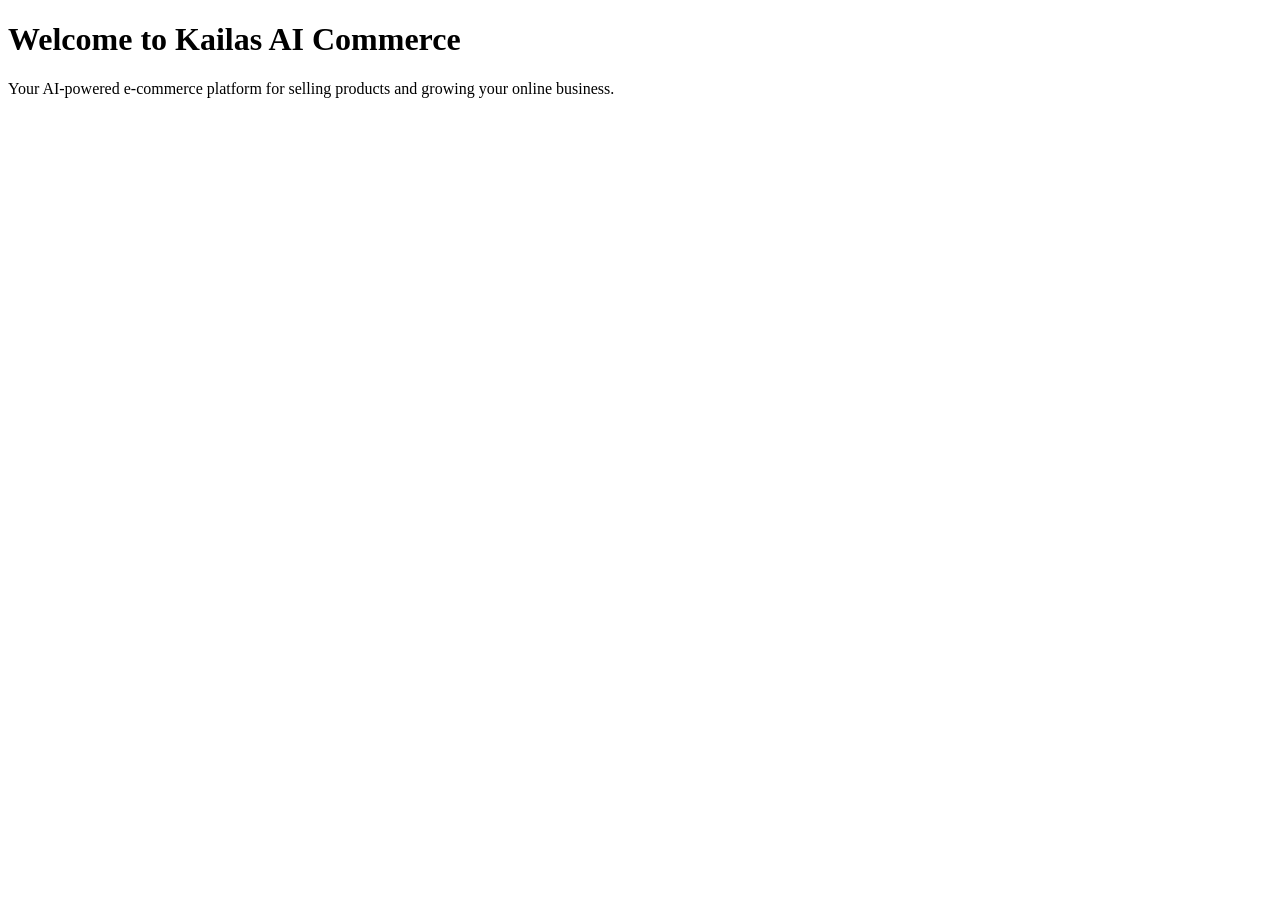
==== index.html @ d2631e17 "Add initial HTML structure for index page Kailas AI Commerce homepage" ====
<!DOCTYPE html>

<html lang="en">
<head>
    <meta charset="UTF-8">
    <meta name="viewport" content="width=device-width, initial-scale=1.0">
    <title>Kailas AI Commerce</title>
</head>
<body>
    <h1>Welcome to Kailas AI Commerce</h1>
    <p>Your AI-powered e-commerce platform for selling products and growing your online business.</p>
</body>
</html>
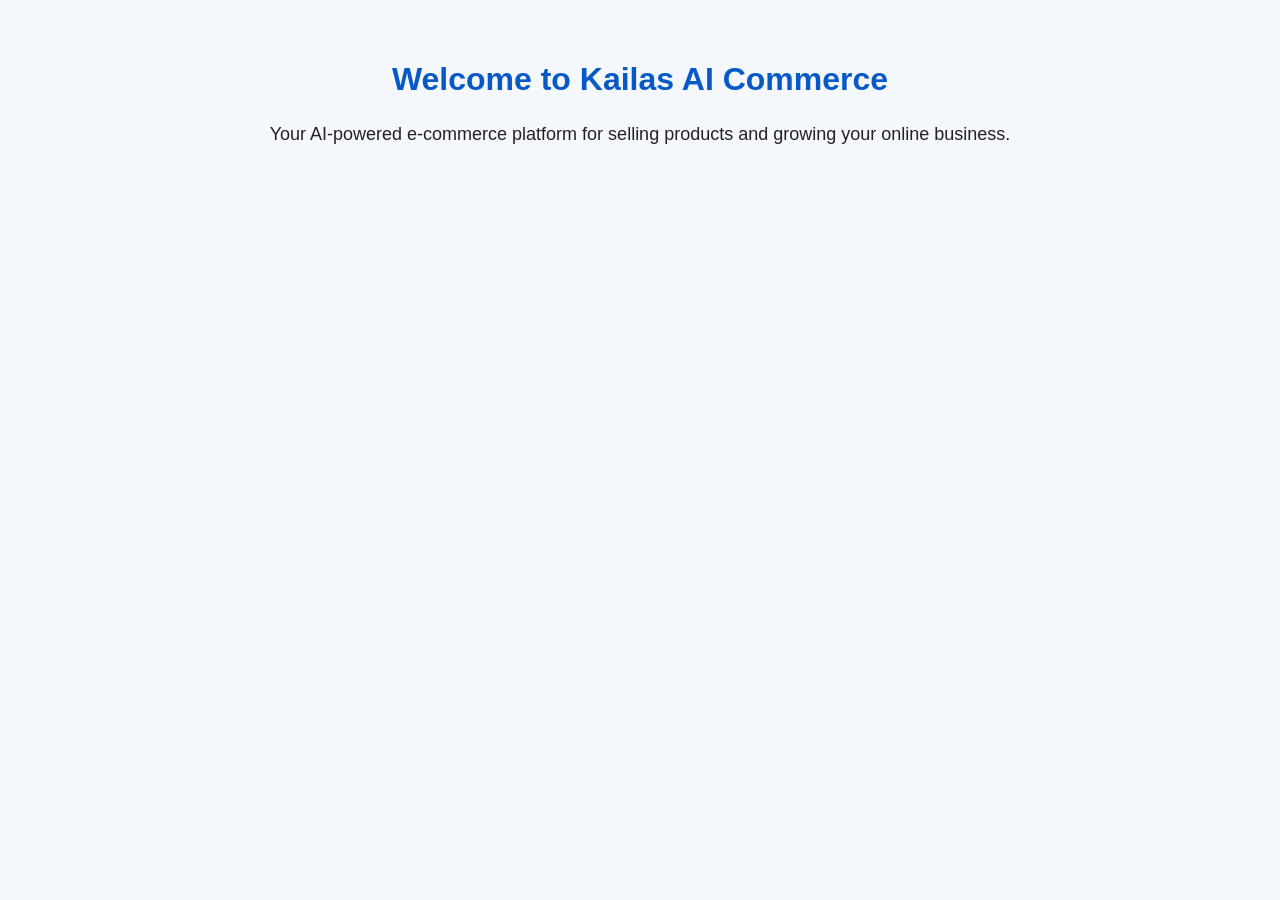
==== commit 1dd00821: "Add stylesheet link to index.html" ====
--- a/index.html
+++ b/index.html
@@ -8,6 +8,7 @@
 </head>
 <body>
     <h1>Welcome to Kailas AI Commerce</h1>
+    <link rel="stylesheet" href="style.css">
     <p>Your AI-powered e-commerce platform for selling products and growing your online business.</p>
 </body>
 </html>
--- a/style.css
+++ b/style.css
@@ -0,0 +1,19 @@
+
+body {
+    font-family: Arial, sans-serif;
+    background-color: #f4f7fb;
+    color: #222222;
+    margin: 0;
+    padding: 40px;
+}
+
+h1 {
+    color: #0759c7;
+    text-align: center;
+}
+
+p {
+    font-size: 18px;
+    line-height: 1.6;
+    text-align: center;
+}
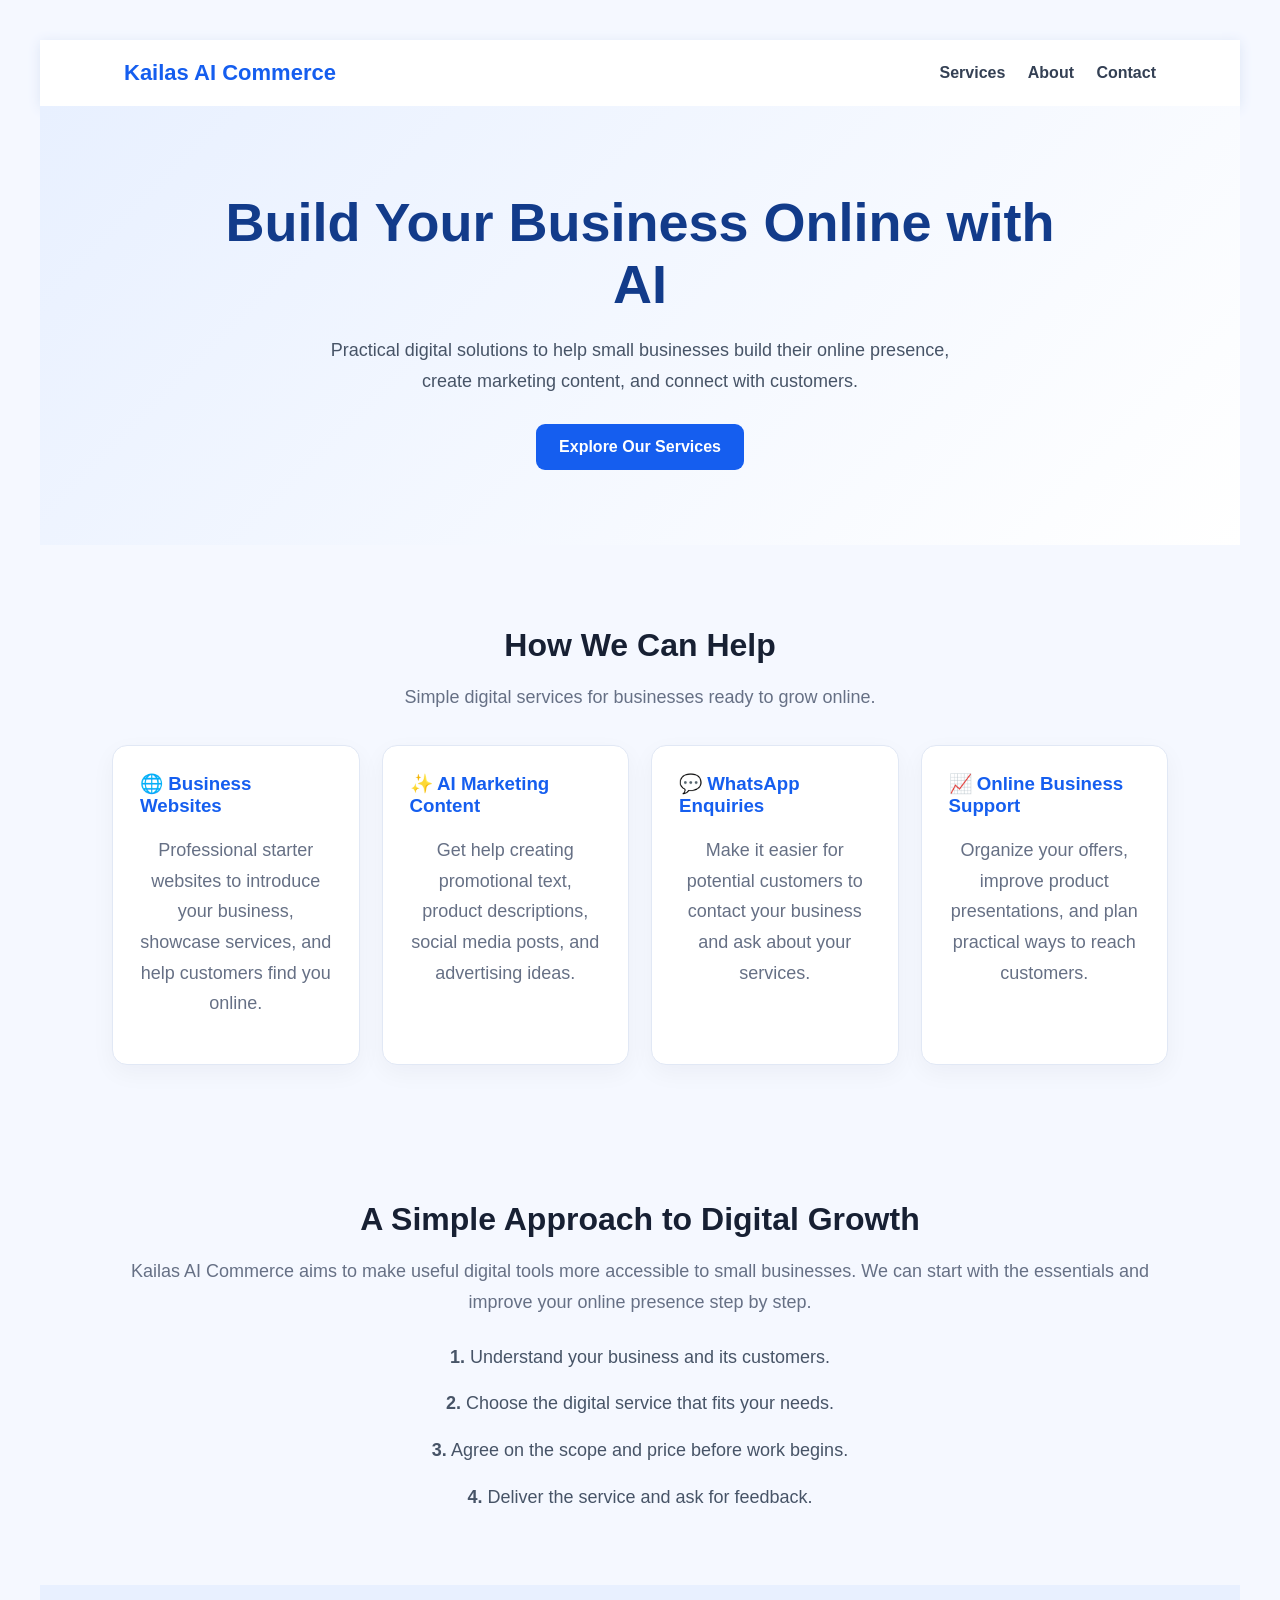
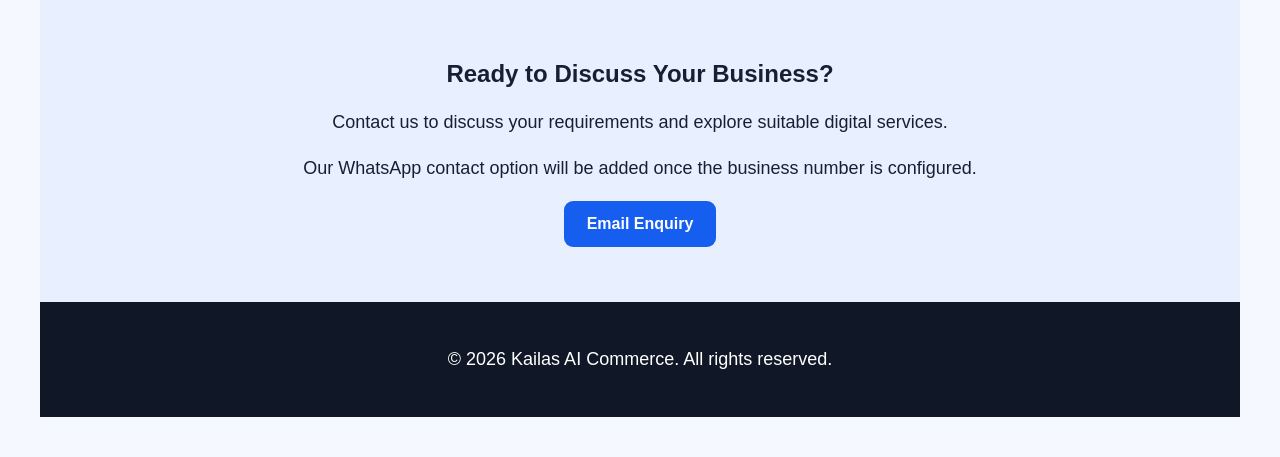
==== commit d96ad696: "Enhance index.html with styles and content Improve Kailas AI Commerce homepage" ====
--- a/index.html
+++ b/index.html
@@ -1,14 +1,95 @@
+
 <!DOCTYPE html>
-
 <html lang="en">
 <head>
-    <meta charset="UTF-8">
-    <meta name="viewport" content="width=device-width, initial-scale=1.0">
-    <title>Kailas AI Commerce</title>
+  <meta charset="UTF-8">
+  <meta name="viewport" content="width=device-width, initial-scale=1.0">
+  <title>Kailas AI Commerce | Grow Your Business</title>
+  <link rel="stylesheet" href="style.css">
+  <style>
+    * { box-sizing: border-box; }
+    body { margin: 0; font-family: Arial, sans-serif; color: #172033; background: #f5f8ff; }
+    header { background: white; padding: 20px 7%; display: flex; justify-content: space-between; align-items: center; flex-wrap: wrap; gap: 14px; box-shadow: 0 2px 12px #dce5f5; }
+    .brand { font-size: 22px; font-weight: bold; color: #155eef; }
+    nav a { margin-left: 18px; color: #344054; text-decoration: none; font-weight: bold; }
+    .hero { text-align: center; padding: 85px 20px 75px; background: linear-gradient(135deg, #e8f0ff, #ffffff); }
+    .hero h1 { max-width: 850px; margin: 0 auto 20px; font-size: clamp(34px, 5vw, 54px); line-height: 1.15; color: #123b8a; }
+    .hero p { max-width: 650px; margin: 0 auto 28px; font-size: 18px; line-height: 1.7; color: #475467; }
+    .button { display: inline-block; padding: 14px 23px; background: #155eef; color: white; border-radius: 9px; text-decoration: none; font-weight: bold; }
+    .section { max-width: 1100px; padding: 55px 22px; margin: auto; }
+    .section h2 { text-align: center; font-size: 32px; margin-bottom: 12px; }
+    .intro { text-align: center; color: #667085; line-height: 1.7; }
+    .cards { display: grid; grid-template-columns: repeat(auto-fit, minmax(220px, 1fr)); gap: 22px; margin-top: 32px; }
+    .card { background: white; padding: 27px; border-radius: 15px; border: 1px solid #e1e8f5; box-shadow: 0 8px 24px #1720330b; }
+    .card h3 { color: #155eef; margin-top: 0; }
+    .card p { color: #667085; line-height: 1.7; }
+    .steps { max-width: 750px; margin: 25px auto 0; line-height: 2; color: #475467; }
+    .contact { text-align: center; background: #e8f0ff; padding: 55px 20px; }
+    footer { padding: 25px; text-align: center; background: #101828; color: white; }
+    @media (max-width: 600px) { header { justify-content: center; } nav a { margin: 0 7px; font-size: 14px; } .hero { padding-top: 60px; } }
+  </style>
 </head>
 <body>
-    <h1>Welcome to Kailas AI Commerce</h1>
-    <link rel="stylesheet" href="style.css">
-    <p>Your AI-powered e-commerce platform for selling products and growing your online business.</p>
+  <header>
+    <div class="brand">Kailas AI Commerce</div>
+    <nav>
+      <a href="#services">Services</a>
+      <a href="#about">About</a>
+      <a href="#contact">Contact</a>
+    </nav>
+  </header>
+
+  <main>
+    <section class="hero">
+      <h1>Build Your Business Online with AI</h1>
+      <p>Practical digital solutions to help small businesses build their online presence, create marketing content, and connect with customers.</p>
+      <a class="button" href="#services">Explore Our Services</a>
+    </section>
+
+    <section class="section" id="services">
+      <h2>How We Can Help</h2>
+      <p class="intro">Simple digital services for businesses ready to grow online.</p>
+      <div class="cards">
+        <article class="card">
+          <h3>🌐 Business Websites</h3>
+          <p>Professional starter websites to introduce your business, showcase services, and help customers find you online.</p>
+        </article>
+        <article class="card">
+          <h3>✨ AI Marketing Content</h3>
+          <p>Get help creating promotional text, product descriptions, social media posts, and advertising ideas.</p>
+        </article>
+        <article class="card">
+          <h3>💬 WhatsApp Enquiries</h3>
+          <p>Make it easier for potential customers to contact your business and ask about your services.</p>
+        </article>
+        <article class="card">
+          <h3>📈 Online Business Support</h3>
+          <p>Organize your offers, improve product presentations, and plan practical ways to reach customers.</p>
+        </article>
+      </div>
+    </section>
+
+    <section class="section" id="about">
+      <h2>A Simple Approach to Digital Growth</h2>
+      <p class="intro">Kailas AI Commerce aims to make useful digital tools more accessible to small businesses. We can start with the essentials and improve your online presence step by step.</p>
+      <div class="steps">
+        <p><strong>1.</strong> Understand your business and its customers.</p>
+        <p><strong>2.</strong> Choose the digital service that fits your needs.</p>
+        <p><strong>3.</strong> Agree on the scope and price before work begins.</p>
+        <p><strong>4.</strong> Deliver the service and ask for feedback.</p>
+      </div>
+    </section>
+
+    <section class="contact" id="contact">
+      <h2>Ready to Discuss Your Business?</h2>
+      <p>Contact us to discuss your requirements and explore suitable digital services.</p>
+      <p>Our WhatsApp contact option will be added once the business number is configured.</p>
+      <a class="button" href="mailto:hello@example.com?subject=Kailas%20AI%20Commerce%20Enquiry">Email Enquiry</a>
+    </section>
+  </main>
+
+  <footer>
+    <p>© 2026 Kailas AI Commerce. All rights reserved.</p>
+  </footer>
 </body>
 </html>
--- a/style.css
+++ b/style.css
@@ -17,3 +17,5 @@
     line-height: 1.6;
     text-align: center;
 }
+
+/*kailas AI Commerce homepage styles*/
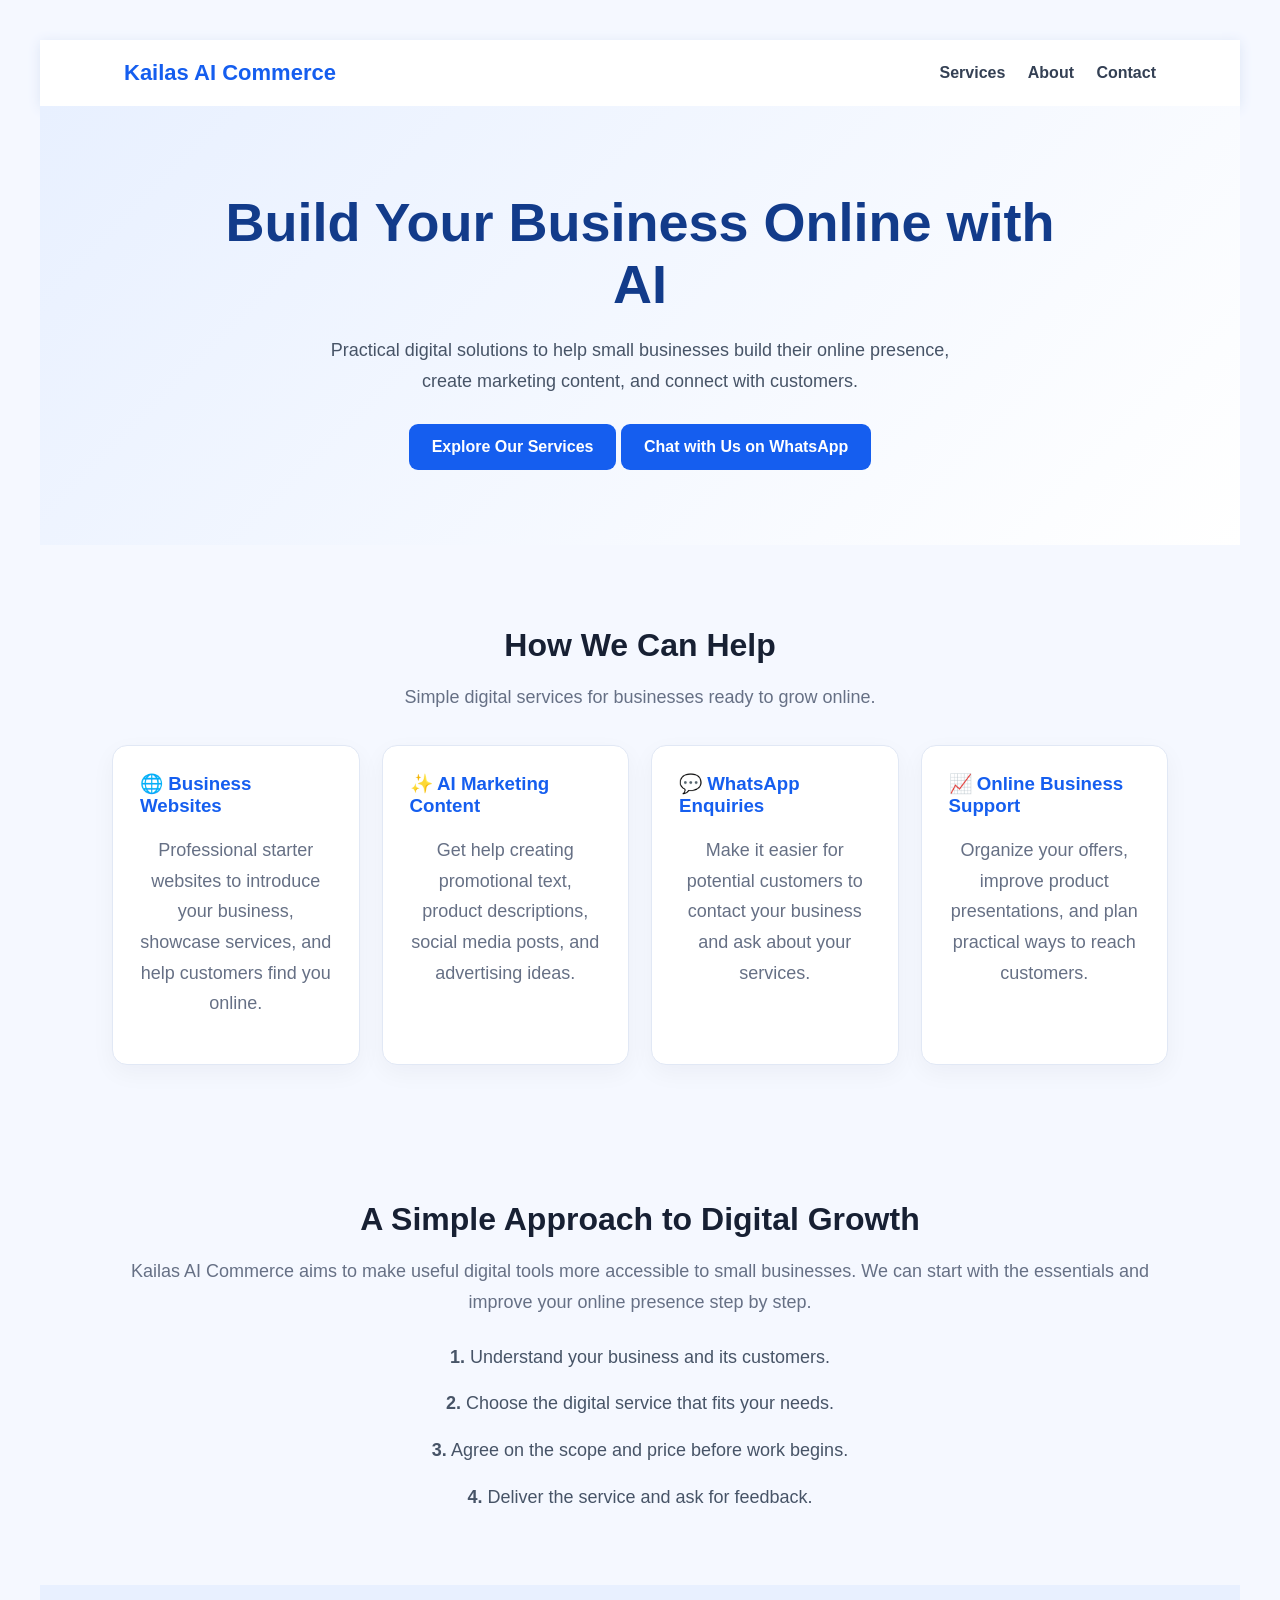
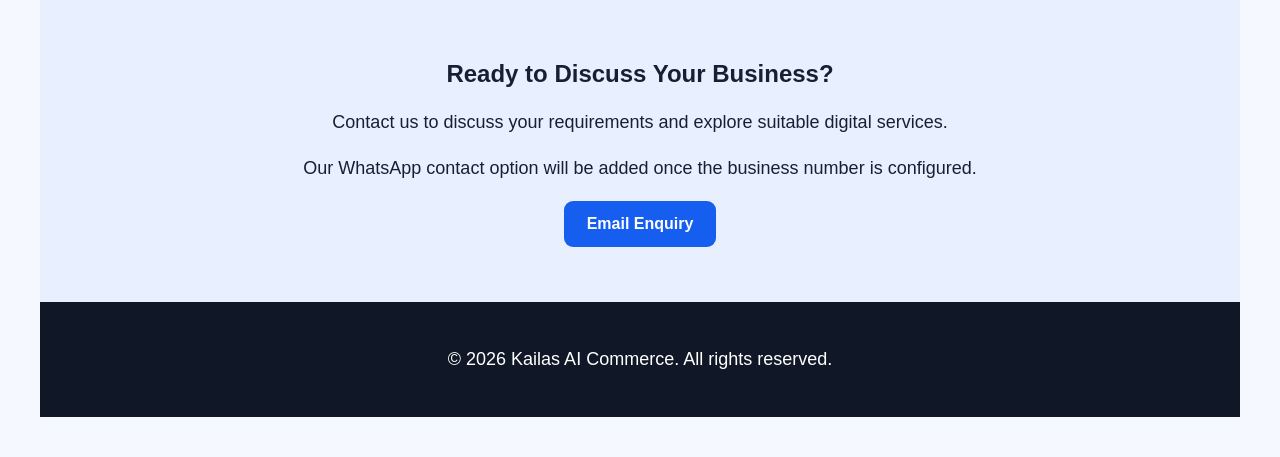
==== commit 077d6f58: "Add WhatsApp chat link to hero section Add WhatsApp customer contact button" ====
--- a/index.html
+++ b/index.html
@@ -44,6 +44,14 @@
       <h1>Build Your Business Online with AI</h1>
       <p>Practical digital solutions to help small businesses build their online presence, create marketing content, and connect with customers.</p>
       <a class="button" href="#services">Explore Our Services</a>
+      
+<a
+  class="button"
+  href="https://wa.me/919226929750?text=Hello%21%20I%20am%20interested%20in%20your%20services.%20Please%20share%20more%20details%20about%20your%20website%20development%2C%20AI%20marketing%2C%20and%20online%20business%20support%20services."
+  target="_blank"
+  rel="noopener noreferrer">
+  Chat with Us on WhatsApp
+</a>
     </section>
 
     <section class="section" id="services">
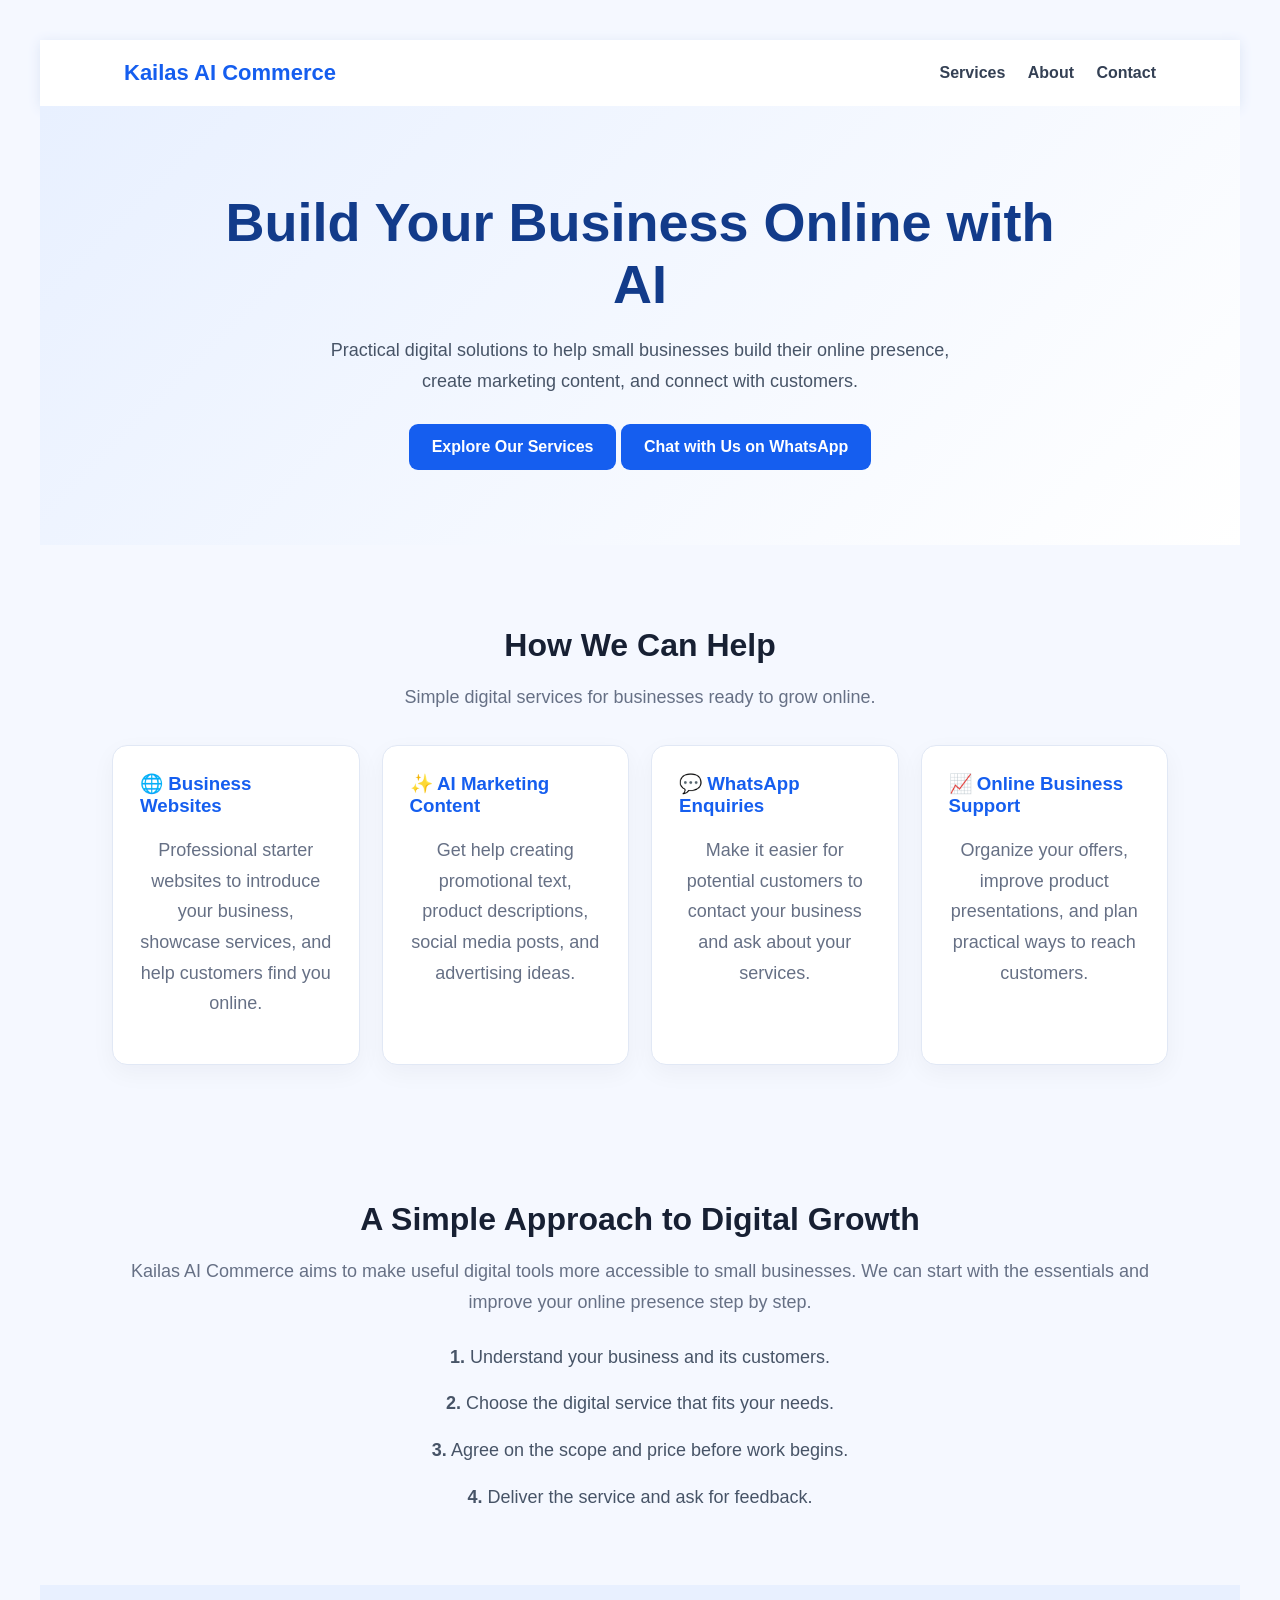
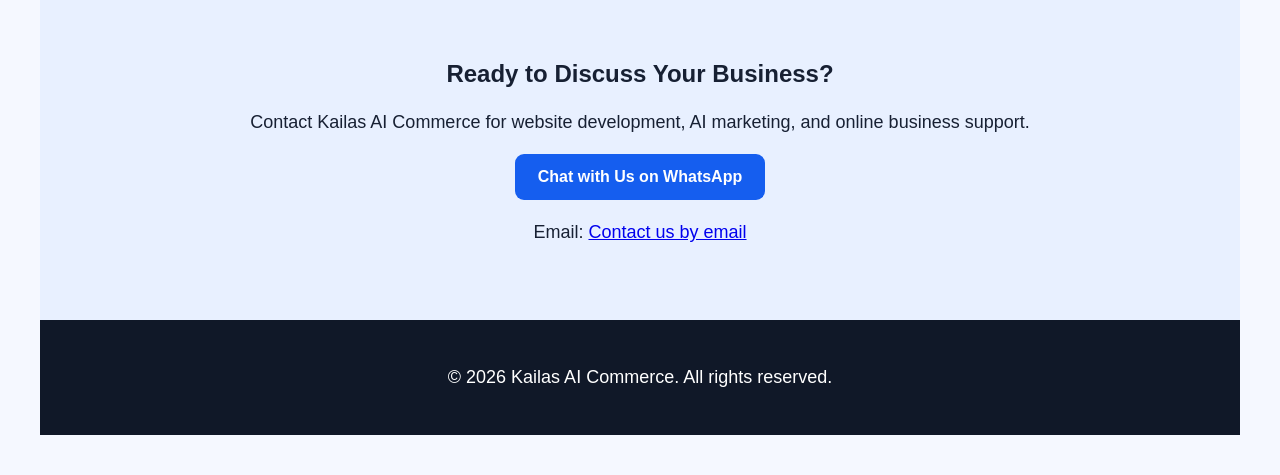
==== commit 7a5b5d1a: "Revise contact section with new details and links Updated the contact section to include services of" ====
--- a/index.html
+++ b/index.html
@@ -88,12 +88,30 @@
       </div>
     </section>
 
-    <section class="contact" id="contact">
-      <h2>Ready to Discuss Your Business?</h2>
-      <p>Contact us to discuss your requirements and explore suitable digital services.</p>
-      <p>Our WhatsApp contact option will be added once the business number is configured.</p>
-      <a class="button" href="mailto:hello@example.com?subject=Kailas%20AI%20Commerce%20Enquiry">Email Enquiry</a>
-    </section>
+    
+<section class="contact" id="contact">
+  <h2>Ready to Discuss Your Business?</h2>
+  <p>
+    Contact Kailas AI Commerce for website development,
+    AI marketing, and online business support.
+  </p>
+
+  <a
+    class="button"
+    href="https://wa.me/919226929750?text=Hello%21%20I%20am%20interested%20in%20your%20services."
+    target="_blank"
+    rel="noopener noreferrer">
+    Chat with Us on WhatsApp
+  </a>
+
+  <p>
+    Email:
+    <a href="mailto:kailas.digital.technology@gmail.com">
+      Contact us by email
+    </a>
+  </p>
+</section>
+
   </main>
 
   <footer>
